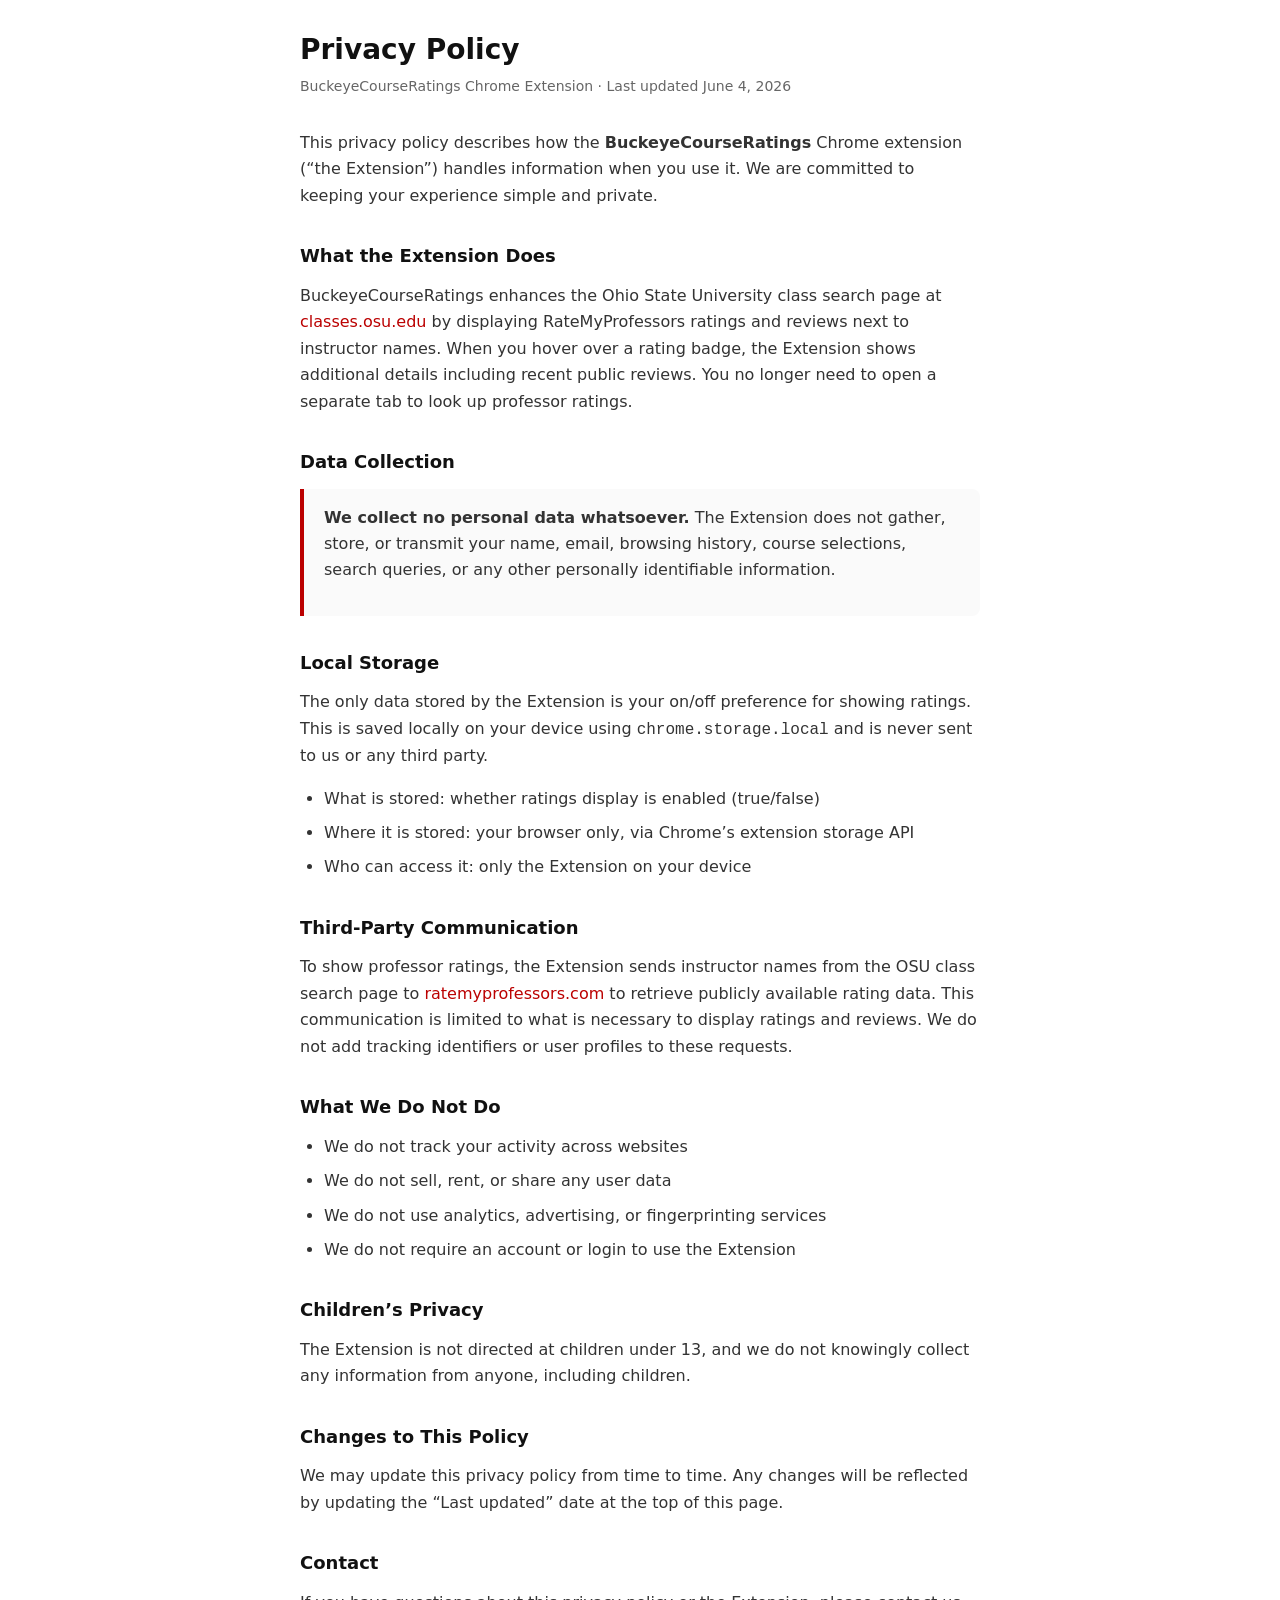
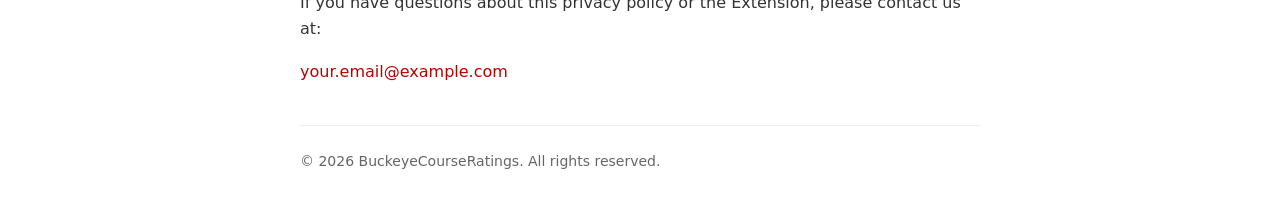
==== privacy-policy.html @ 37b56afa "Add privacy policy page" ====
<!DOCTYPE html>
<html lang="en">
  <head>
    <meta charset="UTF-8" />
    <meta name="viewport" content="width=device-width, initial-scale=1.0" />
    <title>Privacy Policy — BuckeyeCourseRatings</title>
    <style>
      * {
        box-sizing: border-box;
      }

      body {
        margin: 0;
        padding: 32px 20px 48px;
        font-family: system-ui, -apple-system, BlinkMacSystemFont, 'Segoe UI', Roboto, sans-serif;
        font-size: 16px;
        line-height: 1.65;
        color: #1a1a2e;
        background: #ffffff;
      }

      main {
        max-width: 680px;
        margin: 0 auto;
      }

      h1 {
        margin: 0 0 8px;
        font-size: 28px;
        font-weight: 700;
        line-height: 1.25;
        color: #111111;
      }

      .updated {
        margin: 0 0 32px;
        font-size: 14px;
        color: #666666;
      }

      h2 {
        margin: 32px 0 12px;
        font-size: 18px;
        font-weight: 600;
        color: #111111;
      }

      p {
        margin: 0 0 16px;
        color: #333333;
      }

      ul {
        margin: 0 0 16px;
        padding-left: 24px;
        color: #333333;
      }

      li {
        margin-bottom: 8px;
      }

      a {
        color: #bb0000;
        text-decoration: none;
      }

      a:hover {
        text-decoration: underline;
      }

      .highlight {
        padding: 16px 20px;
        border-left: 4px solid #bb0000;
        border-radius: 0 8px 8px 0;
        background: #fafafa;
      }

      footer {
        margin-top: 40px;
        padding-top: 24px;
        border-top: 1px solid #eeeeee;
        font-size: 14px;
        color: #666666;
      }
    </style>
  </head>
  <body>
    <main>
      <h1>Privacy Policy</h1>
      <p class="updated">BuckeyeCourseRatings Chrome Extension · Last updated June 4, 2026</p>

      <p>
        This privacy policy describes how the <strong>BuckeyeCourseRatings</strong> Chrome
        extension (“the Extension”) handles information when you use it. We are committed to
        keeping your experience simple and private.
      </p>

      <h2>What the Extension Does</h2>
      <p>
        BuckeyeCourseRatings enhances the Ohio State University class search page at
        <a href="https://classes.osu.edu" target="_blank" rel="noopener noreferrer">classes.osu.edu</a>
        by displaying RateMyProfessors ratings and reviews next to instructor names. When you hover
        over a rating badge, the Extension shows additional details including recent public reviews.
        You no longer need to open a separate tab to look up professor ratings.
      </p>

      <h2>Data Collection</h2>
      <div class="highlight">
        <p>
          <strong>We collect no personal data whatsoever.</strong> The Extension does not gather,
          store, or transmit your name, email, browsing history, course selections, search queries,
          or any other personally identifiable information.
        </p>
      </div>

      <h2>Local Storage</h2>
      <p>
        The only data stored by the Extension is your on/off preference for showing ratings. This
        is saved locally on your device using
        <code>chrome.storage.local</code> and is never sent to us or any third party.
      </p>
      <ul>
        <li>What is stored: whether ratings display is enabled (true/false)</li>
        <li>Where it is stored: your browser only, via Chrome’s extension storage API</li>
        <li>Who can access it: only the Extension on your device</li>
      </ul>

      <h2>Third-Party Communication</h2>
      <p>
        To show professor ratings, the Extension sends instructor names from the OSU class search
        page to <a href="https://www.ratemyprofessors.com" target="_blank" rel="noopener noreferrer">ratemyprofessors.com</a>
        to retrieve publicly available rating data. This communication is limited to what is
        necessary to display ratings and reviews. We do not add tracking identifiers or user
        profiles to these requests.
      </p>

      <h2>What We Do Not Do</h2>
      <ul>
        <li>We do not track your activity across websites</li>
        <li>We do not sell, rent, or share any user data</li>
        <li>We do not use analytics, advertising, or fingerprinting services</li>
        <li>We do not require an account or login to use the Extension</li>
      </ul>

      <h2>Children’s Privacy</h2>
      <p>
        The Extension is not directed at children under 13, and we do not knowingly collect any
        information from anyone, including children.
      </p>

      <h2>Changes to This Policy</h2>
      <p>
        We may update this privacy policy from time to time. Any changes will be reflected by
        updating the “Last updated” date at the top of this page.
      </p>

      <h2>Contact</h2>
      <p>
        If you have questions about this privacy policy or the Extension, please contact us at:
      </p>
      <p>
        <a href="mailto:your.email@example.com">your.email@example.com</a>
      </p>

      <footer>
        &copy; 2026 BuckeyeCourseRatings. All rights reserved.
      </footer>
    </main>
  </body>
</html>
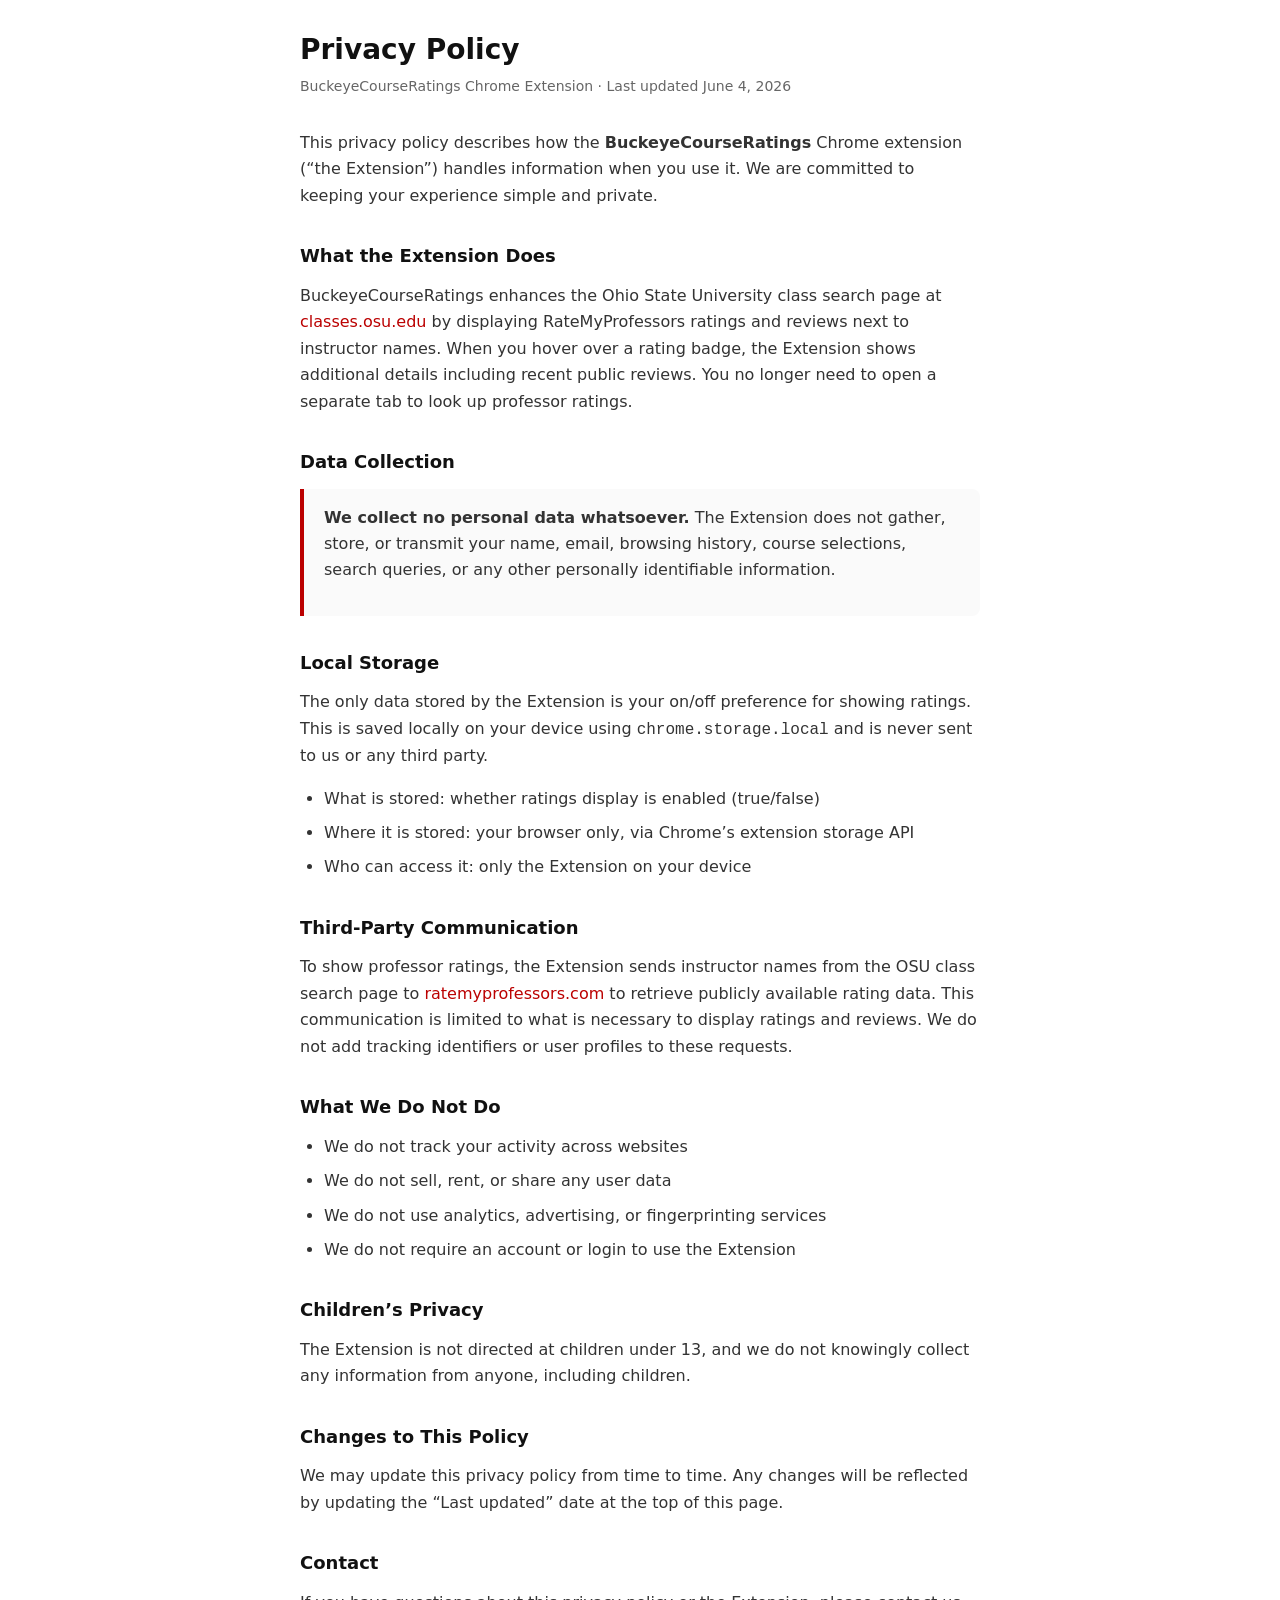
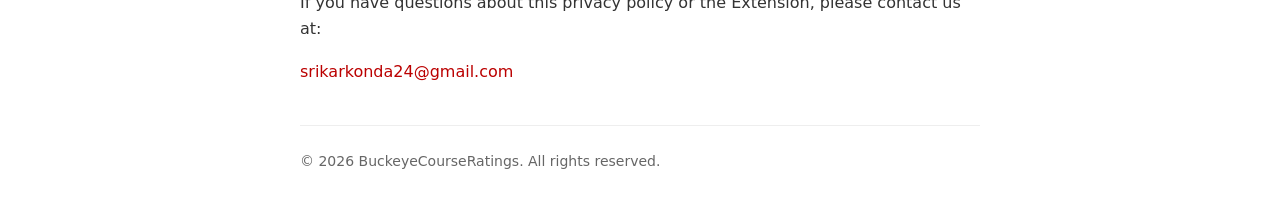
==== commit 510f3a1d: "Update privacy policy email" ====
--- a/privacy-policy.html
+++ b/privacy-policy.html
@@ -160,7 +160,7 @@
         If you have questions about this privacy policy or the Extension, please contact us at:
       </p>
       <p>
-        <a href="mailto:your.email@example.com">your.email@example.com</a>
+        <a href="mailto:srikarkonda24@gmail.com">srikarkonda24@gmail.com</a>
       </p>
 
       <footer>
